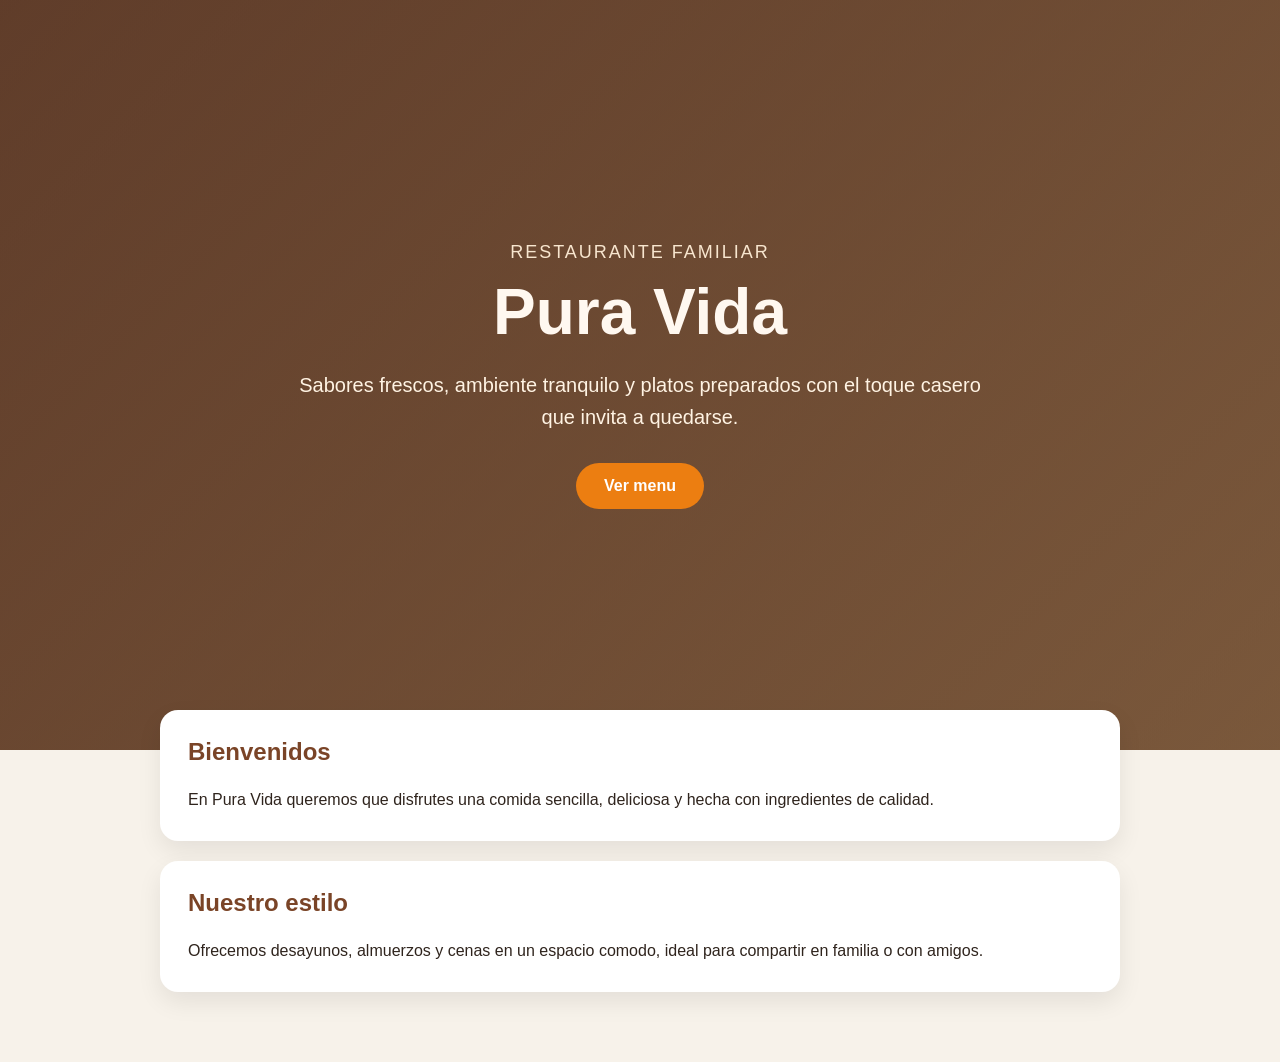
==== index.html @ 7dc37d3b "base v1" ====
<!DOCTYPE html>
<html lang="es">
<head>
    <meta charset="UTF-8">
    <meta name="viewport" content="width=device-width, initial-scale=1.0">
    <link rel="stylesheet" type="text/css" href="css/estilos-general.css">
    <title>Pura Vida</title>
</head>
<body>
    <header class="hero">
        <div class="hero__content">
            <p class="hero__tag">Restaurante familiar</p>
            <h1>Pura Vida</h1>
            <p class="hero__text">
                Sabores frescos, ambiente tranquilo y platos preparados con el toque casero que invita a quedarse.
            </p>
            <a class="hero__button" href="paginaMenu.html">Ver menu</a>
        </div>
    </header>

    <main class="content">
        <section class="card">
            <h2>Bienvenidos</h2>
            <p>
                En Pura Vida queremos que disfrutes una comida sencilla, deliciosa y hecha con ingredientes de calidad.
            </p>
        </section>

        <section class="card">
            <h2>Nuestro estilo</h2>
            <p>
                Ofrecemos desayunos, almuerzos y cenas en un espacio comodo, ideal para compartir en familia o con amigos.
            </p>
        </section>
    </main>
</body>
</html>
---- css/estilos-general.css ----
body {
	margin: 0;
	font-family: Arial, sans-serif;
	background-color: #f7f2ea;
	color: #2f241d;
}

.hero {
	min-height: 70vh;
	padding: 60px 20px;
	background: linear-gradient(rgba(72, 45, 32, 0.65), rgba(72, 45, 32, 0.65)),
		linear-gradient(135deg, #8c5a3c, #d7a86e);
	display: flex;
	align-items: center;
	justify-content: center;
	text-align: center;
}

.hero__content {
	max-width: 700px;
}

.hero__tag {
	margin: 0 0 12px;
	font-size: 18px;
	letter-spacing: 2px;
	text-transform: uppercase;
	color: #f8e6cf;
}

.hero h1 {
	margin: 0;
	font-size: 64px;
	color: #fff8f0;
}

.hero__text {
	margin: 20px 0 30px;
	font-size: 20px;
	line-height: 1.6;
	color: #fff3e3;
}

.hero__button {
	display: inline-block;
	padding: 14px 28px;
	border-radius: 999px;
	background-color: #ec7e11;
	color: #ffffff;
	text-decoration: none;
	font-weight: bold;
}

.content {
	max-width: 960px;
	margin: -40px auto 0;
	padding: 0 20px 50px;
}

.card {
	margin-bottom: 20px;
	padding: 28px;
	border-radius: 18px;
	background-color: #ffffff;
	box-shadow: 0 10px 25px rgba(0, 0, 0, 0.08);
}

.card h2 {
	margin-top: 0;
	color: #7a4427;
}

.card p {
	margin-bottom: 0;
	line-height: 1.7;
}

@media (max-width: 600px) {
	.hero h1 {
		font-size: 44px;
	}

	.hero__text {
		font-size: 18px;
	}

	.content {
		margin-top: -20px;
	}
}
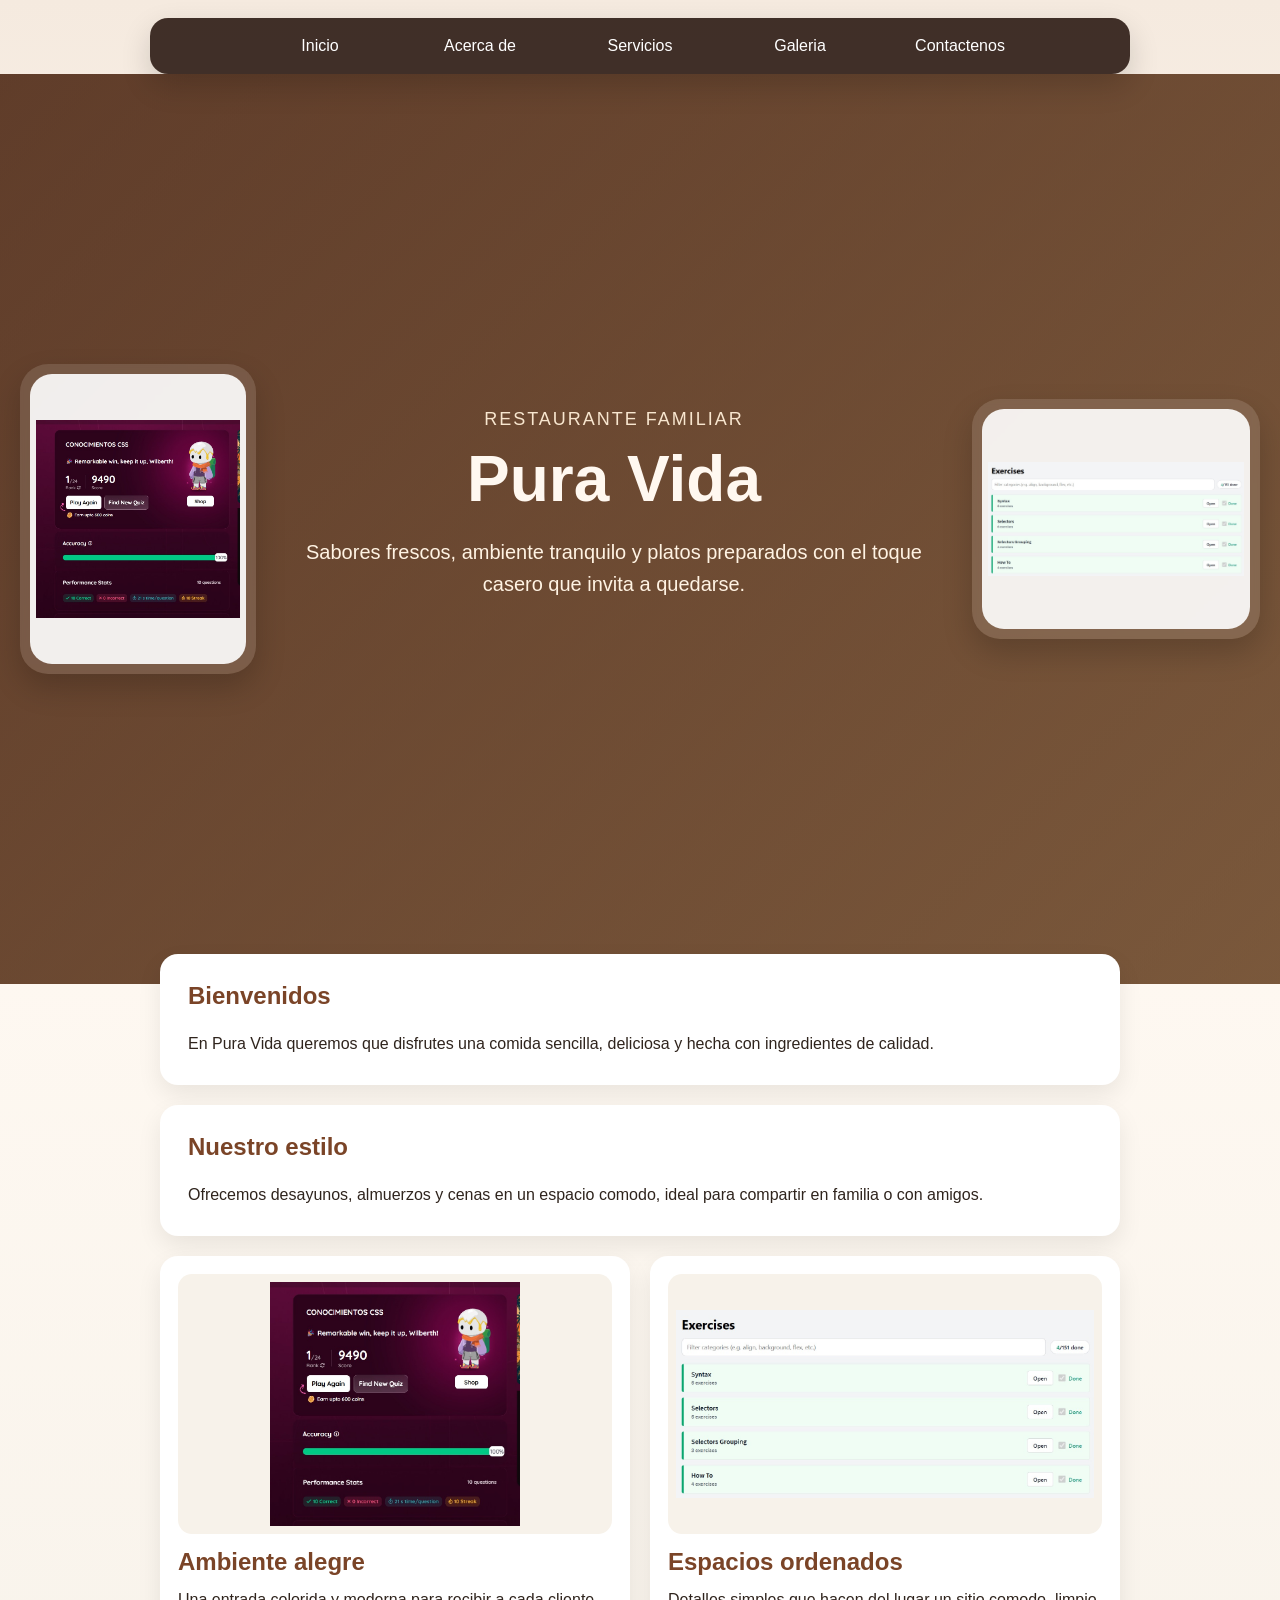
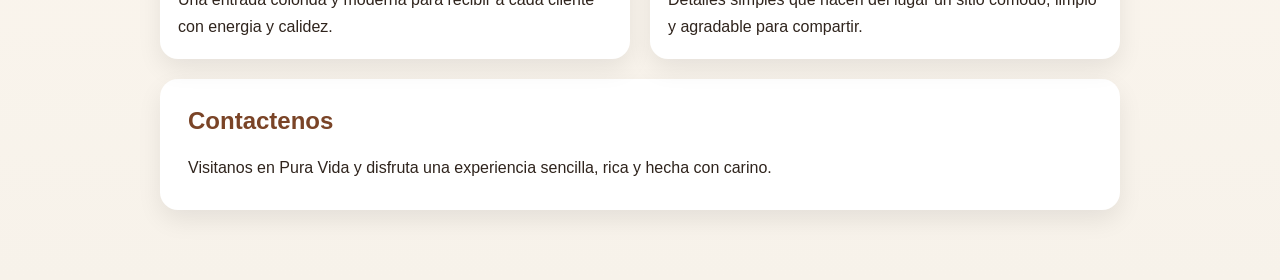
==== commit 3fd7a33a: "cambios wil" ====
--- a/index.html
+++ b/index.html
@@ -3,35 +3,81 @@
 <head>
     <meta charset="UTF-8">
     <meta name="viewport" content="width=device-width, initial-scale=1.0">
+    <link rel="stylesheet" type="text/css" href="css/estilo-menu.css">
     <link rel="stylesheet" type="text/css" href="css/estilos-general.css">
     <title>Pura Vida</title>
 </head>
 <body>
-    <header class="hero">
-        <div class="hero__content">
-            <p class="hero__tag">Restaurante familiar</p>
+    <nav class="contenedor-menu">
+        <ul class="menu">
+            <li><a href="index.html">Inicio</a></li>
+            <li><a href="#bienvenidos">Acerca de</a></li>
+            <li><a href="#servicios">Servicios</a>
+                <ul>
+                    <li><a href="#servicios">Disenio Web</a></li>
+                    <li><a href="#servicios">Desarrollo Web</a></li>
+                    <li><a href="#servicios">Consultoria</a></li>
+                    <li><a href="#servicios">Mercadeo</a></li>
+                    <li><a href="banderas.html">Banderas</a></li>
+                </ul>
+            </li>
+            <li><a href="#galeria">Galeria</a></li>
+            <li><a href="#contacto">Contactenos</a></li>
+        </ul>
+    </nav>
+
+    <header class="portada">
+        <div class="portada__imagen portada__imagen--izquierda">
+            <img src="imagenes/b146b169-686d-4f46-9ea2-b75c733992a7.jpg" alt="Panel de conocimientos CSS">
+        </div>
+        <div class="portada__contenido">
+            <p class="portada__etiqueta">Restaurante familiar</p>
             <h1>Pura Vida</h1>
-            <p class="hero__text">
+            <p class="portada__texto">
                 Sabores frescos, ambiente tranquilo y platos preparados con el toque casero que invita a quedarse.
             </p>
-            <a class="hero__button" href="paginaMenu.html">Ver menu</a>
+        </div>
+        <div class="portada__imagen portada__imagen--derecha">
+            <img src="imagenes/02cf1f70-b33b-4f0a-9725-4fe64d50d23f.jpg" alt="Lista de ejercicios CSS">
         </div>
     </header>
 
-    <main class="content">
-        <section class="card">
+    <main class="contenido">
+        <section class="tarjeta" id="bienvenidos">
             <h2>Bienvenidos</h2>
             <p>
                 En Pura Vida queremos que disfrutes una comida sencilla, deliciosa y hecha con ingredientes de calidad.
             </p>
         </section>
 
-        <section class="card">
+        <section class="tarjeta" id="servicios">
             <h2>Nuestro estilo</h2>
             <p>
                 Ofrecemos desayunos, almuerzos y cenas en un espacio comodo, ideal para compartir en familia o con amigos.
             </p>
         </section>
+
+        <section class="galeria" id="galeria">
+            <article class="galeria__tarjeta">
+                <img src="imagenes/b146b169-686d-4f46-9ea2-b75c733992a7.jpg" alt="Imagen destacada uno">
+                <div>
+                    <h2>Ambiente alegre</h2>
+                    <p>Una entrada colorida y moderna para recibir a cada cliente con energia y calidez.</p>
+                </div>
+            </article>
+            <article class="galeria__tarjeta">
+                <img src="imagenes/02cf1f70-b33b-4f0a-9725-4fe64d50d23f.jpg" alt="Imagen destacada dos">
+                <div>
+                    <h2>Espacios ordenados</h2>
+                    <p>Detalles simples que hacen del lugar un sitio comodo, limpio y agradable para compartir.</p>
+                </div>
+            </article>
+        </section>
+
+        <section class="tarjeta contacto" id="contacto">
+            <h2>Contactenos</h2>
+            <p>Visitanos en Pura Vida y disfruta una experiencia sencilla, rica y hecha con carino.</p>
+        </section>
     </main>
 </body>
 </html>
--- a/css/estilo-menu.css
+++ b/css/estilo-menu.css
@@ -0,0 +1,104 @@
+body{
+	margin: 0;
+	padding: 0;
+	font-family: Arial;
+}
+.contenedor-menu {
+	padding: 18px 20px 0;
+}
+.menu{
+	width: min(100%, 980px);
+	height: 56px;
+	margin: 0 auto;
+	padding: 0;
+	list-style: none;
+	display: flex;
+	justify-content: center;
+	background-color: rgba(49, 32, 24, 0.92);
+	border-radius: 18px;
+	box-shadow: 0 12px 30px rgba(0, 0, 0, 0.16);
+	position: relative;
+	z-index: 10;
+}
+.menu li{
+	width: 160px;
+	height: 56px;
+	position: relative;
+	text-align: center;
+}
+.menu li a{
+	display: flex;
+	align-items: center;
+	justify-content: center;
+	width: 100%;
+	height: 100%;
+	color: #fff;
+	text-decoration: none;
+	transition: background-color 0.2s ease;
+}
+.menu li a:hover{
+	background-color: #ec7e11;
+}
+.menu ul{
+	list-style: none;
+	padding: 8px 0 0;
+	margin: 0;
+	position: absolute;
+	top: 56px;
+	left: 0;
+	min-width: 180px;
+	display: none;
+}
+.menu li > ul li {
+	width: 180px;
+	height: 48px;
+	background-color: #3d291f;
+	overflow: hidden;
+}
+.menu li > ul li:first-child {
+	border-radius: 14px 14px 0 0;
+}
+.menu li > ul li:last-child {
+	border-radius: 0 0 14px 14px;
+}
+.menu li:hover > ul{
+	display: block;
+}
+.menu > li > ul li a:hover{
+	background-color: #70B431;
+}
+
+@media (max-width: 860px) {
+	.menu {
+		flex-wrap: wrap;
+		height: auto;
+	}
+
+	.menu li {
+		width: 33.33%;
+	}
+}
+
+@media (max-width: 560px) {
+	.menu li {
+		width: 50%;
+	}
+}
+
+
+
+
+
+
+
+
+
+
+
+
+
+
+
+
+
+
--- a/css/estilos-general.css
+++ b/css/estilos-general.css
@@ -1,26 +1,62 @@
 body {
 	margin: 0;
 	font-family: Arial, sans-serif;
-	background-color: #f7f2ea;
+	background: linear-gradient(180deg, #f5eadf 0%, #fff9f2 45%, #f7f2ea 100%);
 	color: #2f241d;
 }
 
-.hero {
-	min-height: 70vh;
-	padding: 60px 20px;
+.portada {
+	min-height: calc(100vh - 90px);
+	padding: 40px 20px 60px;
 	background: linear-gradient(rgba(72, 45, 32, 0.65), rgba(72, 45, 32, 0.65)),
 		linear-gradient(135deg, #8c5a3c, #d7a86e);
 	display: flex;
 	align-items: center;
 	justify-content: center;
+	gap: 30px;
+}
+
+.portada__contenido {
+	max-width: 700px;
 	text-align: center;
 }
 
-.hero__content {
-	max-width: 700px;
+.portada__imagen {
+	width: 300px;
+	height: 240px;
+	padding: 10px;
+	border-radius: 28px;
+	background-color: rgba(255, 255, 255, 0.12);
+	backdrop-filter: blur(4px);
+	box-shadow: 0 14px 30px rgba(0, 0, 0, 0.18);
+	display: flex;
+	align-items: center;
+	justify-content: center;
 }
 
-.hero__tag {
+.portada__imagen--izquierda {
+	width: 290px;
+	height: 290px;
+}
+
+.portada__imagen--derecha {
+	width: 360px;
+	height: 220px;
+}
+
+.portada__imagen img {
+	display: block;
+	width: 100%;
+	height: 100%;
+	padding: 6px;
+	border-radius: 22px;
+	background-color: rgba(255, 255, 255, 0.9);
+	object-fit: contain;
+	object-position: center;
+	box-sizing: border-box;
+}
+
+.portada__etiqueta {
 	margin: 0 0 12px;
 	font-size: 18px;
 	letter-spacing: 2px;
@@ -28,20 +64,20 @@
 	color: #f8e6cf;
 }
 
-.hero h1 {
+.portada h1 {
 	margin: 0;
 	font-size: 64px;
 	color: #fff8f0;
 }
 
-.hero__text {
+.portada__texto {
 	margin: 20px 0 30px;
 	font-size: 20px;
 	line-height: 1.6;
 	color: #fff3e3;
 }
 
-.hero__button {
+.portada__boton {
 	display: inline-block;
 	padding: 14px 28px;
 	border-radius: 999px;
@@ -51,13 +87,13 @@
 	font-weight: bold;
 }
 
-.content {
+.contenido {
 	max-width: 960px;
-	margin: -40px auto 0;
+	margin: -30px auto 0;
 	padding: 0 20px 50px;
 }
 
-.card {
+.tarjeta {
 	margin-bottom: 20px;
 	padding: 28px;
 	border-radius: 18px;
@@ -65,26 +101,88 @@
 	box-shadow: 0 10px 25px rgba(0, 0, 0, 0.08);
 }
 
-.card h2 {
+.tarjeta h2 {
 	margin-top: 0;
 	color: #7a4427;
 }
 
-.card p {
+.tarjeta p {
 	margin-bottom: 0;
 	line-height: 1.7;
 }
 
+.galeria {
+	display: grid;
+	grid-template-columns: repeat(2, minmax(0, 1fr));
+	gap: 20px;
+	margin-bottom: 20px;
+}
+
+.galeria__tarjeta {
+	padding: 18px;
+	border-radius: 18px;
+	background-color: #ffffff;
+	box-shadow: 0 10px 25px rgba(0, 0, 0, 0.08);
+}
+
+.galeria__tarjeta img {
+	display: block;
+	width: 100%;
+	height: 260px;
+	padding: 8px;
+	border-radius: 14px;
+	background-color: #f7f2ea;
+	object-fit: contain;
+	object-position: center;
+	margin-bottom: 14px;
+	box-sizing: border-box;
+}
+
+.galeria__tarjeta h2 {
+	margin: 0 0 10px;
+	color: #7a4427;
+}
+
+.galeria__tarjeta p {
+	margin: 0;
+	line-height: 1.7;
+}
+
+.contact {
+	text-align: center;
+}
+
 @media (max-width: 600px) {
-	.hero h1 {
+	.portada {
+		flex-direction: column;
+	}
+
+	.portada__imagen {
+		width: min(100%, 280px);
+		height: 220px;
+	}
+
+	.portada__imagen--izquierda {
+		height: 250px;
+	}
+
+	.portada__imagen--derecha {
+		height: 200px;
+	}
+
+	.portada h1 {
 		font-size: 44px;
 	}
 
-	.hero__text {
+	.portada__texto {
 		font-size: 18px;
 	}
 
-	.content {
+	.contenido {
 		margin-top: -20px;
 	}
+
+	.galeria {
+		grid-template-columns: 1fr;
+	}
 }
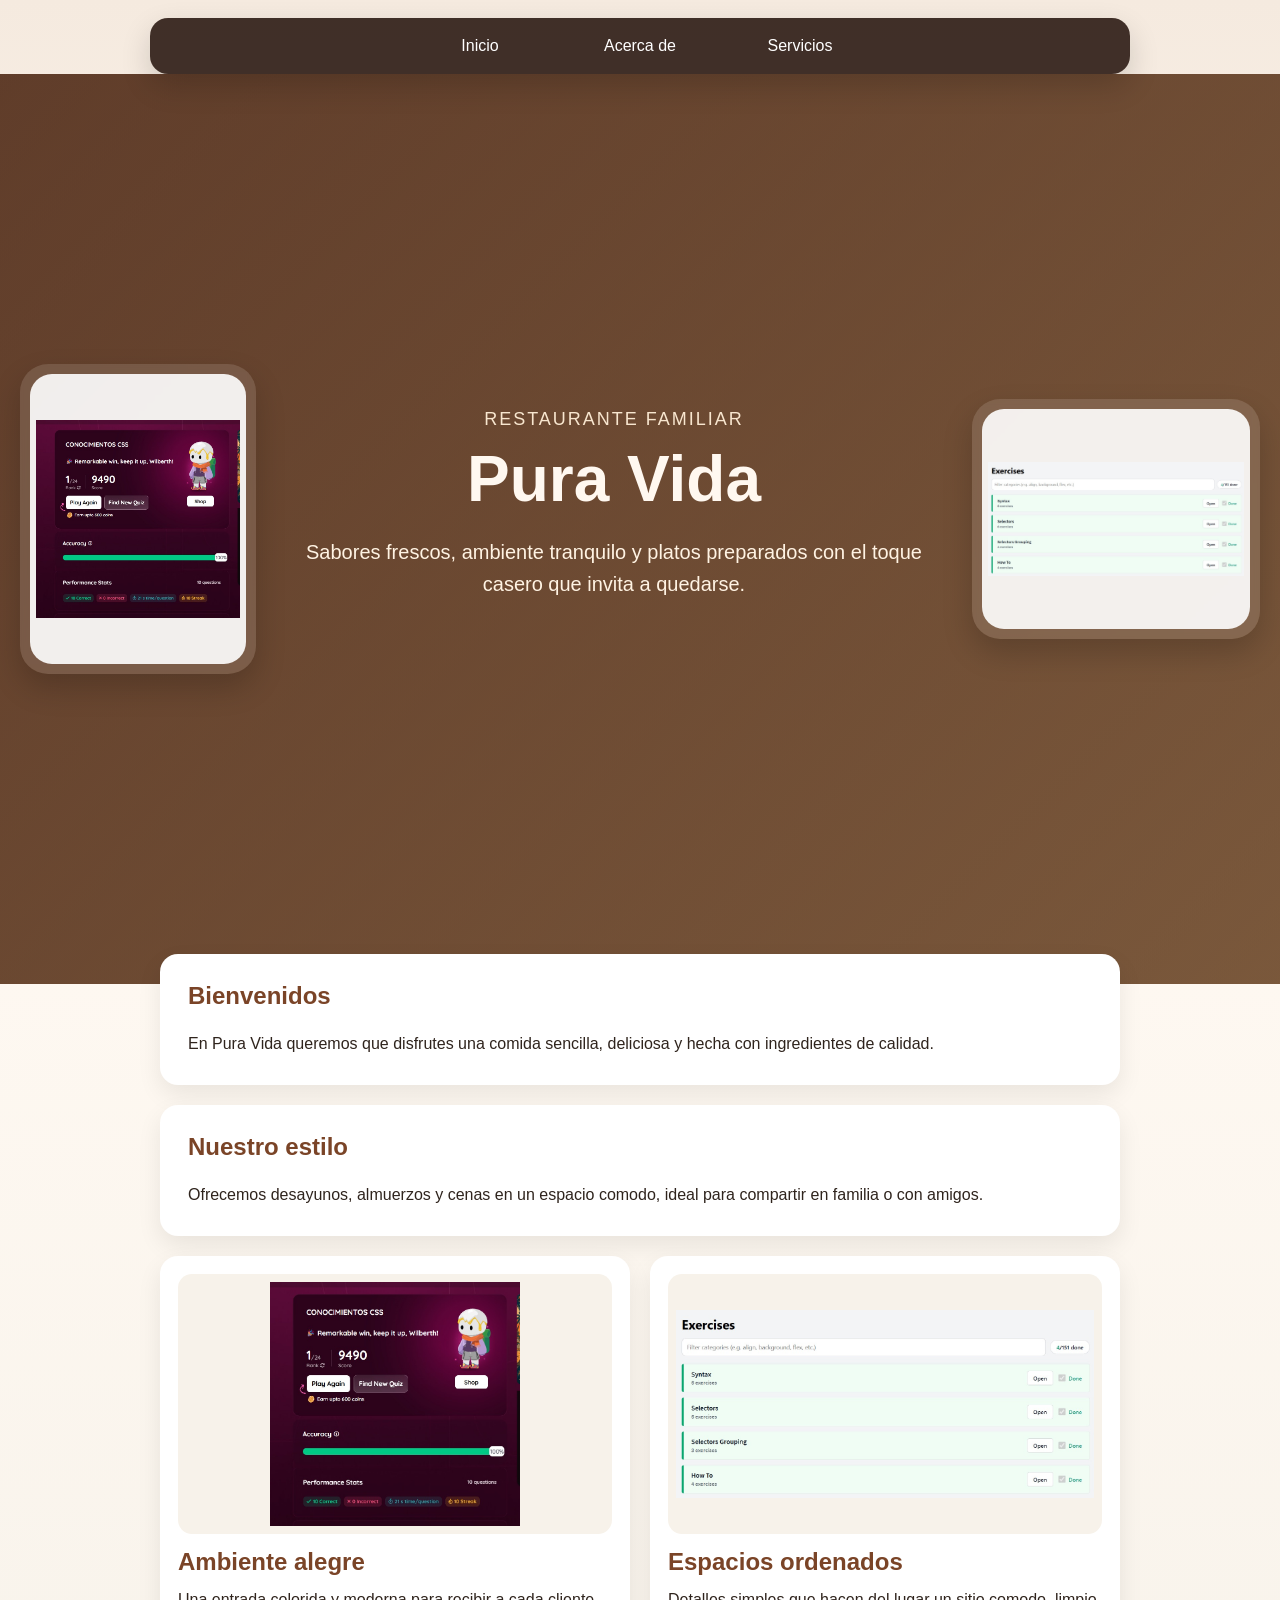
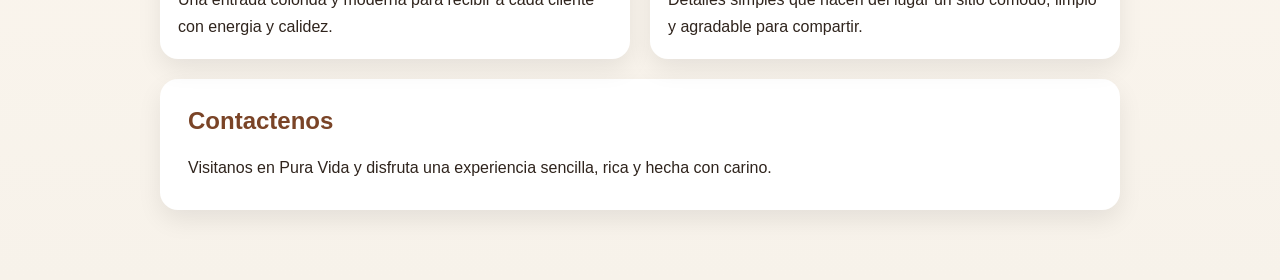
==== commit 426f574f: "cambifinal" ====
--- a/index.html
+++ b/index.html
@@ -11,18 +11,15 @@
     <nav class="contenedor-menu">
         <ul class="menu">
             <li><a href="index.html">Inicio</a></li>
-            <li><a href="#bienvenidos">Acerca de</a></li>
+            <li><a href="acercade.html">Acerca de</a></li>
             <li><a href="#servicios">Servicios</a>
                 <ul>
-                    <li><a href="#servicios">Disenio Web</a></li>
-                    <li><a href="#servicios">Desarrollo Web</a></li>
-                    <li><a href="#servicios">Consultoria</a></li>
-                    <li><a href="#servicios">Mercadeo</a></li>
-                    <li><a href="banderas.html">Banderas</a></li>
+                    <li><a href="banderas.html">Banderas Wil</a></li>
+                    <li><a href="banderaslucia.html">Banderas lucia</a></li>
+                    <li><a href="evidenciawil.html">Evicencia Wil</a></li>
+                    <li><a href="evidencialucia.html">Evicencia lucia</a></li>
                 </ul>
             </li>
-            <li><a href="#galeria">Galeria</a></li>
-            <li><a href="#contacto">Contactenos</a></li>
         </ul>
     </nav>
 
--- a/css/estilo-menu.css
+++ b/css/estilo-menu.css
@@ -87,6 +87,41 @@
 
 
 
+/*Estilos de acerca de */
+.contenedor{
+	width: 800px;
+	margin: 30px auto;
+}
+.contenedor h1{
+	text-align: center;
+	color: #333;
+}
+.tarjetas{
+	display: flex;
+	flex-wrap: wrap;
+	gap: 20px;
+	justify-content: center;
+}
+.contenedor .tarjeta{
+	width: 340px;
+	border: 1px solid #ccc;
+	border-radius: 6px;
+	padding: 15px 20px;
+	box-shadow: 1px 1px 5px rgba(0,0,0,0.15);
+}
+.contenedor .tarjeta h2{
+	margin-top: 0;
+	color: #ec7e11;
+	font-size: 18px;
+}
+.contenedor .tarjeta p{
+	margin: 6px 0;
+	font-size: 14px;
+	color: #333;
+}
+.contenedor .tarjeta p strong{
+	color: #000;
+}
 
 
 
@@ -101,4 +136,3 @@
 
 
 
-
